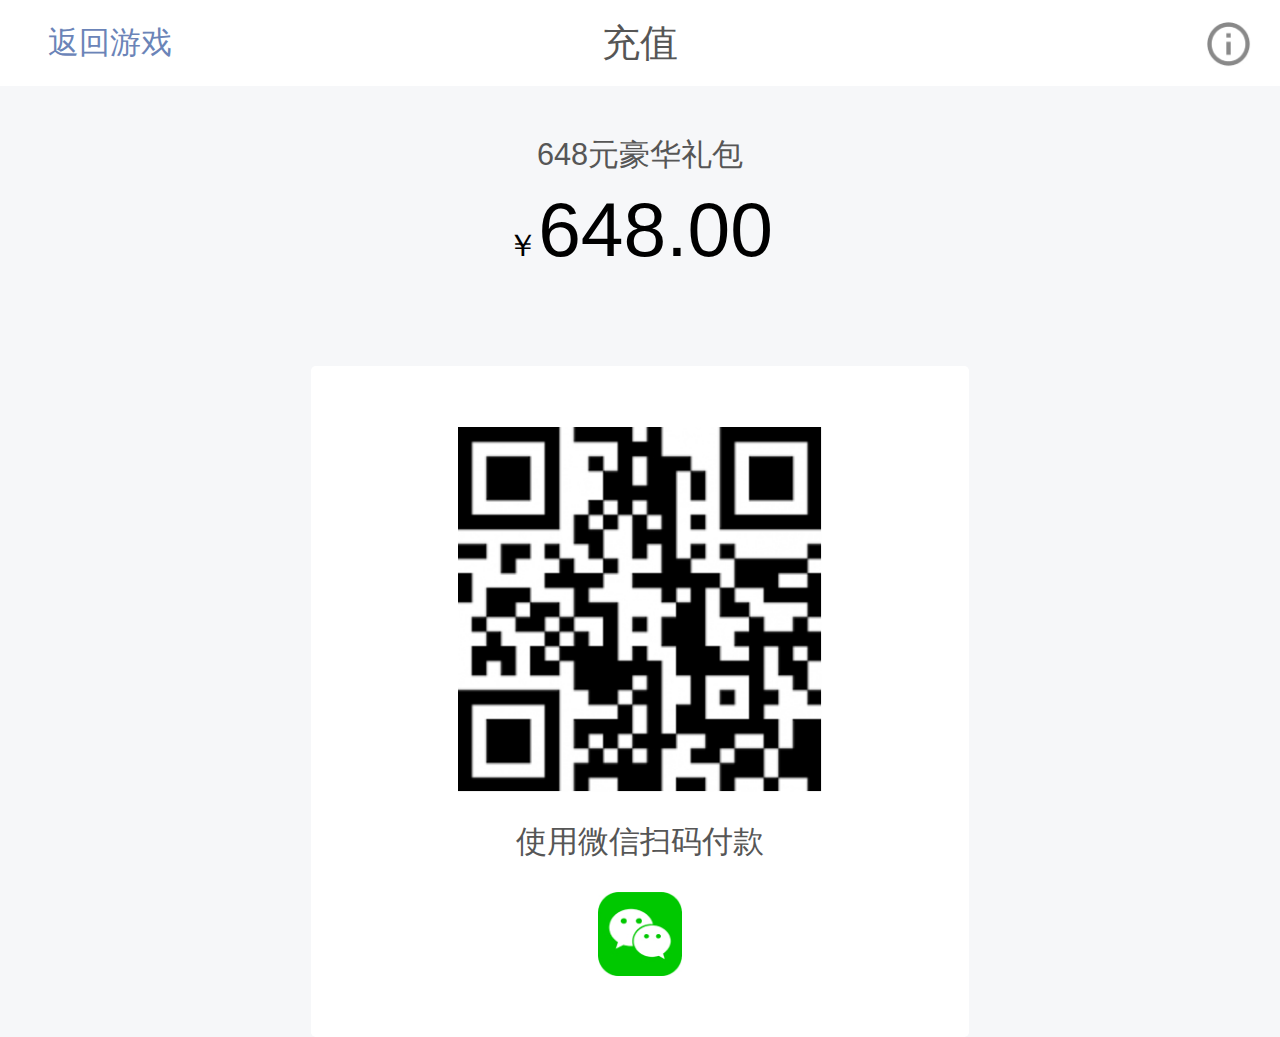
==== payment.html @ 4d8b8e73 "2" ====
<!DOCTYPE html>
<html >
<head>
<meta charset="utf-8" />
<meta content="width=device-width, initial-scale=1.0, maximum-scale=1.0, user-scalable=0" name="viewport">
<meta content="telephone=no" name="format-detection" />
<meta content="email=no" name="format-detection" />
<title>充值页</title>
<meta name="Keywords" content=""/>
<meta name="description" content=""/>
<link href="css/main.css" rel="stylesheet" type="text/css">

<script>
var _hmt = _hmt || [];
(function() {
  var hm = document.createElement("script");
  hm.src = "https://hm.baidu.com/hm.js?416e86cae34c1ed76d47cf9945e0d941";
  var s = document.getElementsByTagName("script")[0]; 
  s.parentNode.insertBefore(hm, s);
})();
</script>
</head>
<body id="section1">
	<div class="wrap">
        <div class="wrap_header">
        	<div class="header_return"><a  href="#">返回游戏</a></div>
            <div class="header_title"><a  href="#">充值</a></div>
            <div class="header_tip"><a  href="javascript:;"><img src="images/recharge_header_ico.png"/></a></div>
        </div>
        <div class="main-container">
        	<div class="main_cz">
                <div class="recharge_price">
                    <P>648元豪华礼包</P>
                    <h2><em>￥</em>648.00</h2>
                </div>
                <div class="pay_ewm">
                    <P class="pay_ewm_img"><img src="images/recharge_ewm_img_07.png"></P>
                    <P class="wx_text">使用微信扫码付款</P>
                    <P class="pay_wx_img"><img src="images/wx_icon.png"></P>
                </div>
                </div>
            </div>
        </div>
       
       
    </div>  
	
</div>

<script type="text/javascript" src="js/jquery.min.js"></script> 
<script type="text/javascript" src="js/index.js"></script>
<script type="text/javascript" src="js/resize.js"></script>
</body>
</html>
---- css/main.css ----
html,body,ul,ol,h1,h2,h3,h4,h5,h6,p,th,td,dl,dt,dd,form,input,textarea,select,.cf{margin:0;padding:0;box-sizing: border-box;}
*{box-sizing: border-box;}
body{font-size:.12rem; font-family: Helvetica, Microsoft YaHei, Tohoma, Arial; background:#fffcf7;}
h1,h2,h3,h4,h5,h6,b{font-weight: normal;}
a{text-decoration:none;outline:none;}
li{list-style:none}
img{border:none;vertical-align:middle;}
html{overflow-x:hidden;overflow:-Scroll;overflow-x:hidden}
html,body{ -webkit-tap-highlight-color: transparent; }/*去除apple设备点击底色*/
body{background: #f6f7f9;}
/*浮动清理*/
.cf:before,.cf:after{content:".";display:block;height:0;visibility:hidden}
.cf:after{clear:both}
.cf{zoom:1}
/*.wrap{ margin:0 auto; width:7.5rem; position:relative;}
.wrap_header{ background:url(../images/wrap_head_bg.jpg) no-repeat;width:7.5rem; height:1.42rem;  background-size: 100% 100%; text-align:center;}
.header_title{font-size:0.36rem; color:#fff;height:1.42rem; line-height:1.42rem; width:7.5rem;}*/
/*首页*/
.wrap{display:flex;min-height:100vh;flex-direction:column}
.wrap_header{position:relative;background:#fff;width:100%;height:0.9rem;text-align:center;margin:0 auto;line-height:0.9rem}
.header_return{left:0.5rem;position:absolute;top:0rem;line-height:0.9rem}
.header_return a{color:#6b84b8;font-size:0.32rem}
.header_title a{color:#565656;font-size:0.4rem}
.header_tip{right:0.3rem;position:absolute;top:0rem;line-height:0.9rem}
.header_tip img{width:0.47rem;height:0.47rem}
.main-container{max-width:6.86rem;flex:1;margin:0 auto}
.main_cz{margin:0 auto;max-width:100%}
.pay_ewm{padding:0.64rem 0.4rem 0.64rem;width:6.86rem;background:#fff;border-radius:0.05rem;
font-size: 0.32rem; text-align: center;color:#565656;}
p.pay_ewm_img img{width:3.79rem;height:3.80rem;}
 p.pay_wx_img img{width:0.88rem;height:auto;}

.pay_type{padding:0rem 0.4rem;width:6.86rem;background:#fff;border-radius:0.05rem;margin-bottom: 0.4rem;}
.pay_type ul{display:flex;flex-direction:column;padding:0 .1rem}
.pay_type ul li{display:flex;justify-content:space-between;align-items:center;width:100%;font-size:.32rem;color:#333333;border-bottom:0.02rem solid #d9d9d9;padding-bottom:0.32rem;padding-top:0.32rem}
.pay_type ul li .type{display:flex;align-items:center;height:100%}
.pay_type ul li.last{border-bottom:none}
.pay_type ul li .type i{display:inline-block;width:0.88rem;height:0.88rem;margin-right:0.24rem}
.pay_type ul li .type i.wx{background:url(../images/recharge_main_wx.png) no-repeat;background-size:100% 100%}
.pay_type ul li .type i.zfb{background:url(../images/recharge_main_zfb.png) no-repeat;background-size:100% 100%}
.pay_type ul li .type i.wxsm{background:url(../images/recharge_main_wxsm.png)  no-repeat;background-size:100% 100%}
.pay_type ul li .type i.zfbsm{background:url(../images/recharge_main_zfbsm.png) no-repeat;background-size:100% 100%}
.pay_type ul li i.check{display:inline-block;width:.46rem;height:0.46rem;background:url(../images/recharge_radio.png);background-size:100% 100%}
.pay_type ul li.active i.check{background-image:url(../images/recharge_radio_checked.png)}
.recharge_price{text-align:center;margin-top:0.5rem;margin-bottom:0.96rem}
.recharge_price p{color:#565656;font-size:0.32rem;font-weight:normal}
.recharge_price h2{color:#000;font-size:0.8rem;font-weight:normal;margin-top:0.1rem;margin-bottom:0.05rem}
.recharge_price h2 em{color:#000;font-size:0.32rem;font-style:normal;font-weight:normal}
.wrap_footer{width:6.86rem;height:0.84rem;margin:0 auto;text-align:center;margin-bottom:0.2rem;background:#6b85b8;border-radius:0.05rem;}
.wrap_footer a{width:6.86rem;height:0.84rem;color:#fff;font-size:0.4rem;text-align:center;line-height:0.84rem}



.masked{background: rgba(0,0,0,0.8);position: fixed; width:100%;height:100%;left:0;top:0; z-index: 1; }
.part1_tc_email{width: 6.88rem; height:7rem;position: fixed;color:#fff;top:50%;left:50%;margin-left:-3.44rem;margin-top:-3.5rem;transition: all 0.3s; z-index: 2;}

.main_dayi_center{width: 6.88rem; height:7rem;position: fixed;color:#fff;top:1rem;left:50%;margin-left:-3.44rem;transition: all 0.3s; z-index: 2;}
.main_dayi_center p.question{color:#555756;font-size: 0.32rem;margin-bottom: 0.15rem;margin-bottom: 0.3rem;}
.main_dayi_center p.answer{color:#000002;font-size: 0.32rem;}
p.answer span{color:#ff696a;}
.tc_email_bg{width: 6.88rem; height:7rem;background:#fff;border-radius:0.05rem;padding-top: 1.12rem;}
.tc_email_bg .closed{position:absolute;top:0.2rem;right:0.2rem;z-index:6;cursor: pointer;}
.tc_email_bg .closed img{width: 0.35rem;height: 0.35rem;transition: all 0.3s;}
.tc_email_bg img:hover{transform:rotate(90deg);width: 0.35rem;height: 0.35rem;}
.email_wrap{text-align:center;width:4.34rem;margin:0 auto;font-size:0.32rem;color:#565656}
p.wx_text{margin-bottom: 0.3rem;margin-top: 0.3rem;}

.input_style{width:0.46rem;position:relative;height:0.46rem;display:inline-block;color:#fff;margin-right:0.1rem;margin-top:0.05rem}
input[type='radio']{width:0.46rem;cursor:pointer;height:0.46rem;vertical-align:middle;opacity:0;color:#fff;position:absolute;top:0;left:0}

.radio_bg{background:url(../images/recharge_radio.png)   no-repeat;background-size:100% 100%}
.radio_bg_check{background:url(../images/recharge_radio_checked.png) no-repeat;background-size:100% 100%}

/*底部*/
/* .money{position: fixed;z-index: 999;bottom: 0;left: 0;width: 100%;height: 1.2rem;display: flex;justify-content: space-between;align-items: center;box-shadow: -0.1rem 0rem .15rem rgba(0,138,255,.1);padding: 0 .3rem;background: #FFFFFF;}
.money p{display: flex;align-items: center;font-size: .28rem;color: #000;}
.money p span{padding-left: .35rem;font-size: .36rem;color: #fe403c;font-weight: bold;}
.money p span i{font-weight: bold;}
.money button{height: .68rem;line-height: .68rem;text-align: center;font-size: .32rem;color: #FFFFFF;letter-spacing: .02rem;border-radius: .68rem;outline: none;display: inline-block;width: 100%;background: #008aff;width: 1.6rem;flex-shrink: 0;} */

.main_zf_center img,.main_sorry_center img{width: 1.75rem;height: 1.75rem;}
.text_big{font-size:0.58rem;margin-bottom:1.3rem;margin-top: 0.3rem;}
.green{color:#89c27e;}
.red{color:#ff696a;}
.main_zf_center{max-width:6.86rem; margin-left: -3.43rem; position: absolute;left: 50%;top:50%;height:5rem;margin-top: -2.5rem;text-align: center;}
p.sorry_text{font-size:0.32rem;color: #565656;}
.text_big1{font-size:0.58rem;margin-bottom:0.3rem;margin-top: 0.3rem;}
.sorry_text{margin-bottom:1.3rem;}
.main_sorry_center{max-width:6.86rem; margin-left: -3.43rem; position: absolute;left: 50%;top:50%;height:6.2rem;margin-top: -3.1rem;text-align: center;}
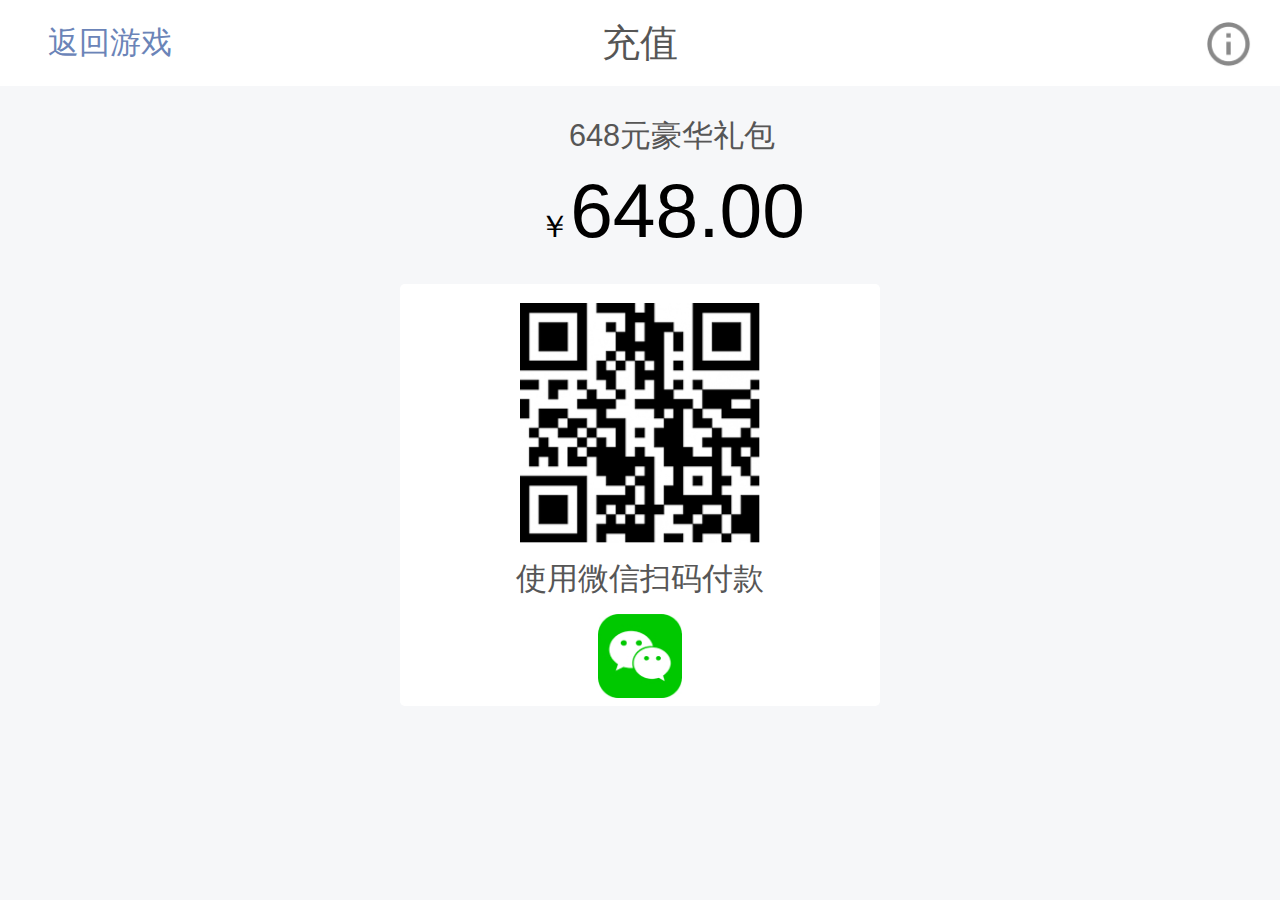
==== commit 1a1c4cfd: "2" ====
--- a/payment.html
+++ b/payment.html
@@ -35,7 +35,7 @@
                 </div>
                 <div class="pay_ewm">
                     <P class="pay_ewm_img"><img src="images/recharge_ewm_img_07.png"></P>
-                    <P class="wx_text">使用微信扫码付款</P>
+                    <P class="wx_text1">使用微信扫码付款</P>
                     <P class="pay_wx_img"><img src="images/wx_icon.png"></P>
                 </div>
                 </div>
--- a/css/main.css
+++ b/css/main.css
@@ -5,8 +5,8 @@
 a{text-decoration:none;outline:none;}
 li{list-style:none}
 img{border:none;vertical-align:middle;}
-html{overflow-x:hidden;overflow:-Scroll;overflow-x:hidden}
-html,body{ -webkit-tap-highlight-color: transparent; }/*去除apple设备点击底色*/
+/* html{overflow-x:hidden;overflow:-Scroll;overflow-x:hidden} */
+html,body{ -webkit-tap-highlight-color: transparent; height: 100vh; width: 100%; overflow: hidden; }/*去除apple设备点击底色*/
 body{background: #f6f7f9;}
 /*浮动清理*/
 .cf:before,.cf:after{content:".";display:block;height:0;visibility:hidden}
@@ -16,25 +16,26 @@
 .wrap_header{ background:url(../images/wrap_head_bg.jpg) no-repeat;width:7.5rem; height:1.42rem;  background-size: 100% 100%; text-align:center;}
 .header_title{font-size:0.36rem; color:#fff;height:1.42rem; line-height:1.42rem; width:7.5rem;}*/
 /*首页*/
-.wrap{display:flex;min-height:100vh;flex-direction:column}
+.wrap{display:flex;min-height:100vh;flex-direction:column;width: 100%;}
 .wrap_header{position:relative;background:#fff;width:100%;height:0.9rem;text-align:center;margin:0 auto;line-height:0.9rem}
 .header_return{left:0.5rem;position:absolute;top:0rem;line-height:0.9rem}
 .header_return a{color:#6b84b8;font-size:0.32rem}
 .header_title a{color:#565656;font-size:0.4rem}
 .header_tip{right:0.3rem;position:absolute;top:0rem;line-height:0.9rem}
 .header_tip img{width:0.47rem;height:0.47rem}
-.main-container{max-width:6.86rem;flex:1;margin:0 auto}
+.main-container{max-width:80%;flex:1;margin:0 auto}
 .main_cz{margin:0 auto;max-width:100%}
-.pay_ewm{padding:0.64rem 0.4rem 0.64rem;width:6.86rem;background:#fff;border-radius:0.05rem;
+.pay_ewm{padding:0.2rem;width:5rem;background:#fff;border-radius:0.05rem; margin:0 auto;height: 4.4rem;
 font-size: 0.32rem; text-align: center;color:#565656;}
-p.pay_ewm_img img{width:3.79rem;height:3.80rem;}
+p.pay_ewm_img img{width:2.5rem;height:auto;}
  p.pay_wx_img img{width:0.88rem;height:auto;}
 
-.pay_type{padding:0rem 0.4rem;width:6.86rem;background:#fff;border-radius:0.05rem;margin-bottom: 0.4rem;}
-.pay_type ul{display:flex;flex-direction:column;padding:0 .1rem}
-.pay_type ul li{display:flex;justify-content:space-between;align-items:center;width:100%;font-size:.32rem;color:#333333;border-bottom:0.02rem solid #d9d9d9;padding-bottom:0.32rem;padding-top:0.32rem}
+.pay_type{width:11.34rem;border-radius:0.05rem;margin-bottom: 0.2rem;}
+.pay_type ul{display:flex; justify-content:space-between;padding:0 .1rem;width: 100%;}
+.pay_type ul li{display:flex;background:#fff;justify-content:space-between;align-items:center;width:100%;font-size:.32rem;color:#333333;margin-right: 0.2rem;
+    padding:0.26rem 0.4rem;margin-bottom: 0.16rem;border-radius: 0.1rem;}
 .pay_type ul li .type{display:flex;align-items:center;height:100%}
-.pay_type ul li.last{border-bottom:none}
+.pay_type ul li.last{border-bottom:none;margin-right: 0;}
 .pay_type ul li .type i{display:inline-block;width:0.88rem;height:0.88rem;margin-right:0.24rem}
 .pay_type ul li .type i.wx{background:url(../images/recharge_main_wx.png) no-repeat;background-size:100% 100%}
 .pay_type ul li .type i.zfb{background:url(../images/recharge_main_zfb.png) no-repeat;background-size:100% 100%}
@@ -42,29 +43,29 @@
 .pay_type ul li .type i.zfbsm{background:url(../images/recharge_main_zfbsm.png) no-repeat;background-size:100% 100%}
 .pay_type ul li i.check{display:inline-block;width:.46rem;height:0.46rem;background:url(../images/recharge_radio.png);background-size:100% 100%}
 .pay_type ul li.active i.check{background-image:url(../images/recharge_radio_checked.png)}
-.recharge_price{text-align:center;margin-top:0.5rem;margin-bottom:0.96rem}
+.recharge_price{text-align:center;margin-top:0.3rem;margin-bottom:0.3rem;width:11.34rem;}
 .recharge_price p{color:#565656;font-size:0.32rem;font-weight:normal}
 .recharge_price h2{color:#000;font-size:0.8rem;font-weight:normal;margin-top:0.1rem;margin-bottom:0.05rem}
 .recharge_price h2 em{color:#000;font-size:0.32rem;font-style:normal;font-weight:normal}
-.wrap_footer{width:6.86rem;height:0.84rem;margin:0 auto;text-align:center;margin-bottom:0.2rem;background:#6b85b8;border-radius:0.05rem;}
-.wrap_footer a{width:6.86rem;height:0.84rem;color:#fff;font-size:0.4rem;text-align:center;line-height:0.84rem}
+.wrap_footer{width:11.34rem;height:0.84rem;margin:0 auto;text-align:center;margin-bottom:0.3rem;background:#6b85b8;border-radius:0.05rem;}
+.wrap_footer a{width:11.34rem;height:0.84rem;color:#fff;font-size:0.4rem;text-align:center;line-height:0.84rem}
 
 
 
-.masked{background: rgba(0,0,0,0.8);position: fixed; width:100%;height:100%;left:0;top:0; z-index: 1; }
-.part1_tc_email{width: 6.88rem; height:7rem;position: fixed;color:#fff;top:50%;left:50%;margin-left:-3.44rem;margin-top:-3.5rem;transition: all 0.3s; z-index: 2;}
+.masked{background: rgba(0,0,0,0.4);position: fixed; width:100%;height:100%;left:0;top:0; z-index: 1; }
+.part1_tc_email{width:6.88rem;position: fixed;color:#fff;top:50%;left:50%;transition: all 0.3s; z-index: 2;transform: translate(-50%,-50%);}
 
-.main_dayi_center{width: 6.88rem; height:7rem;position: fixed;color:#fff;top:1rem;left:50%;margin-left:-3.44rem;transition: all 0.3s; z-index: 2;}
-.main_dayi_center p.question{color:#555756;font-size: 0.32rem;margin-bottom: 0.15rem;margin-bottom: 0.3rem;}
+.main_dayi_center{width:90%; margin-top:0.3rem;position: fixed;color:#fff;top:1rem;left:50%;margin-left: -45%;transition: all 0.3s; z-index: 2;}
+.main_dayi_center p.question{color:#555756;font-size: 0.32rem;margin-bottom: 0.1rem;margin-top: 0.4rem;}
 .main_dayi_center p.answer{color:#000002;font-size: 0.32rem;}
 p.answer span{color:#ff696a;}
-.tc_email_bg{width: 6.88rem; height:7rem;background:#fff;border-radius:0.05rem;padding-top: 1.12rem;}
+.tc_email_bg{width: 6.88rem; background:#fff;border-radius:0.05rem;padding-top: 1.12rem; padding-bottom:0.3rem;}
 .tc_email_bg .closed{position:absolute;top:0.2rem;right:0.2rem;z-index:6;cursor: pointer;}
 .tc_email_bg .closed img{width: 0.35rem;height: 0.35rem;transition: all 0.3s;}
 .tc_email_bg img:hover{transform:rotate(90deg);width: 0.35rem;height: 0.35rem;}
 .email_wrap{text-align:center;width:4.34rem;margin:0 auto;font-size:0.32rem;color:#565656}
 p.wx_text{margin-bottom: 0.3rem;margin-top: 0.3rem;}
-
+p.wx_text1{margin-bottom: 0.15rem;margin-top: 0.15rem;}
 .input_style{width:0.46rem;position:relative;height:0.46rem;display:inline-block;color:#fff;margin-right:0.1rem;margin-top:0.05rem}
 input[type='radio']{width:0.46rem;cursor:pointer;height:0.46rem;vertical-align:middle;opacity:0;color:#fff;position:absolute;top:0;left:0}
 
@@ -80,10 +81,11 @@
 
 .main_zf_center img,.main_sorry_center img{width: 1.75rem;height: 1.75rem;}
 .text_big{font-size:0.58rem;margin-bottom:1.3rem;margin-top: 0.3rem;}
+.main_zf_center p{text-align: center;}
 .green{color:#89c27e;}
 .red{color:#ff696a;}
-.main_zf_center{max-width:6.86rem; margin-left: -3.43rem; position: absolute;left: 50%;top:50%;height:5rem;margin-top: -2.5rem;text-align: center;}
+.main_zf_center{max-width:11.34rem; margin-left: -5.67rem; position: absolute;left: 50%;top:50%;height:5rem;margin-top: -2.5rem;text-align: center;}
 p.sorry_text{font-size:0.32rem;color: #565656;}
 .text_big1{font-size:0.58rem;margin-bottom:0.3rem;margin-top: 0.3rem;}
 .sorry_text{margin-bottom:1.3rem;}
-.main_sorry_center{max-width:6.86rem; margin-left: -3.43rem; position: absolute;left: 50%;top:50%;height:6.2rem;margin-top: -3.1rem;text-align: center;}
+.main_sorry_center{max-width:11.34rem; margin-left: -5.67rem; position: absolute;left: 50%;top:50%;height:6.2rem;margin-top: -3.1rem;text-align: center;}
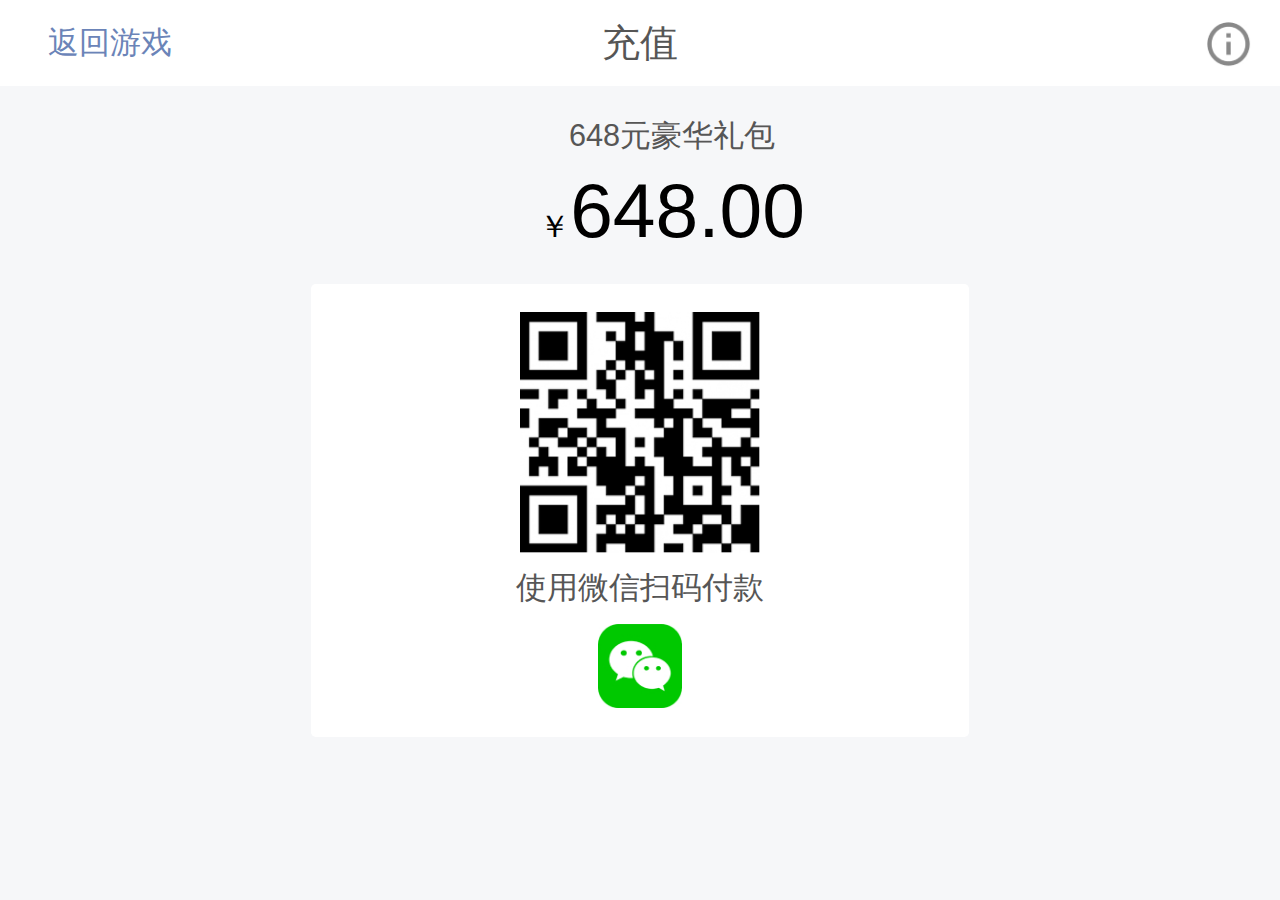
==== commit 17dae2e2: "2" ====
--- a/payment.html
+++ b/payment.html
@@ -33,6 +33,7 @@
                     <P>648元豪华礼包</P>
                     <h2><em>￥</em>648.00</h2>
                 </div>
+                
                 <div class="pay_ewm">
                     <P class="pay_ewm_img"><img src="images/recharge_ewm_img_07.png"></P>
                     <P class="wx_text1">使用微信扫码付款</P>
--- a/css/main.css
+++ b/css/main.css
@@ -25,7 +25,7 @@
 .header_tip img{width:0.47rem;height:0.47rem}
 .main-container{max-width:80%;flex:1;margin:0 auto}
 .main_cz{margin:0 auto;max-width:100%}
-.pay_ewm{padding:0.2rem;width:5rem;background:#fff;border-radius:0.05rem; margin:0 auto;height: 4.4rem;
+.pay_ewm{padding:0.3rem;width:6.86rem;background:#fff;border-radius:0.05rem; margin:0 auto;
 font-size: 0.32rem; text-align: center;color:#565656;}
 p.pay_ewm_img img{width:2.5rem;height:auto;}
  p.pay_wx_img img{width:0.88rem;height:auto;}
